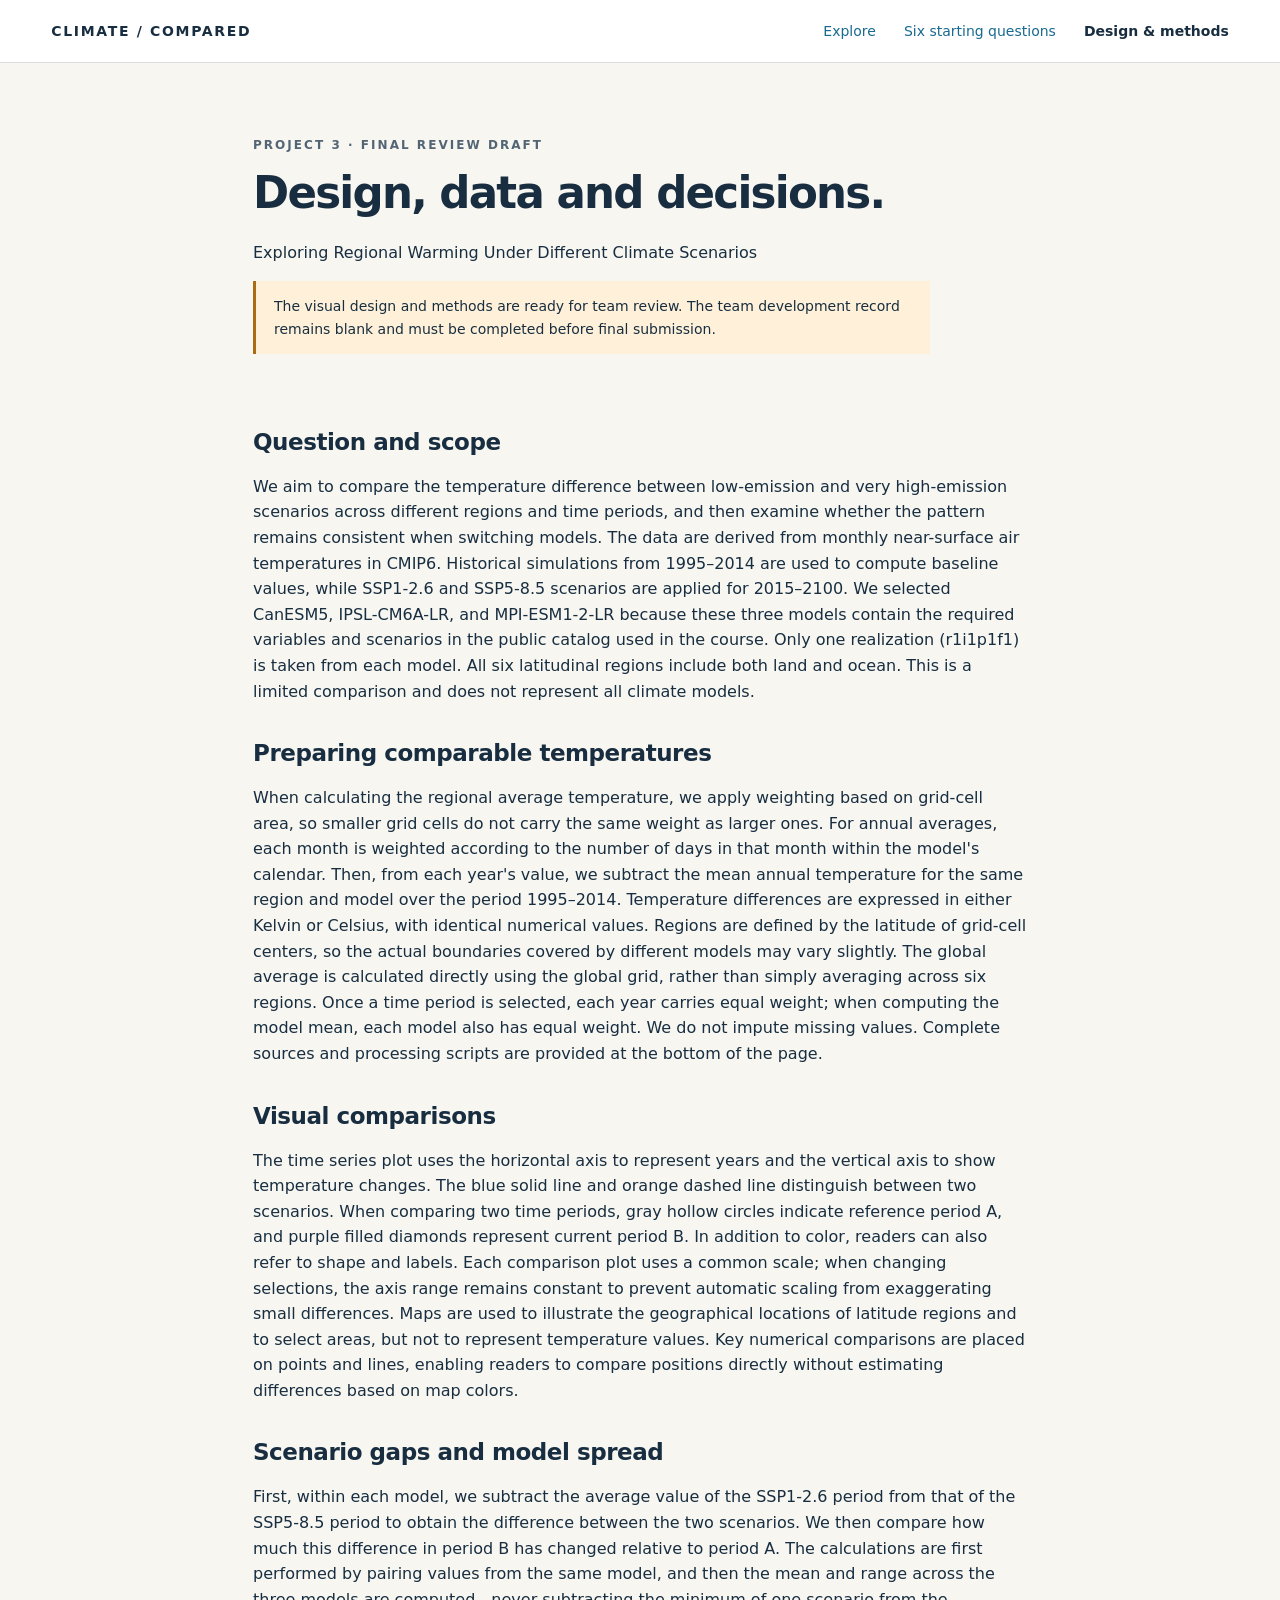
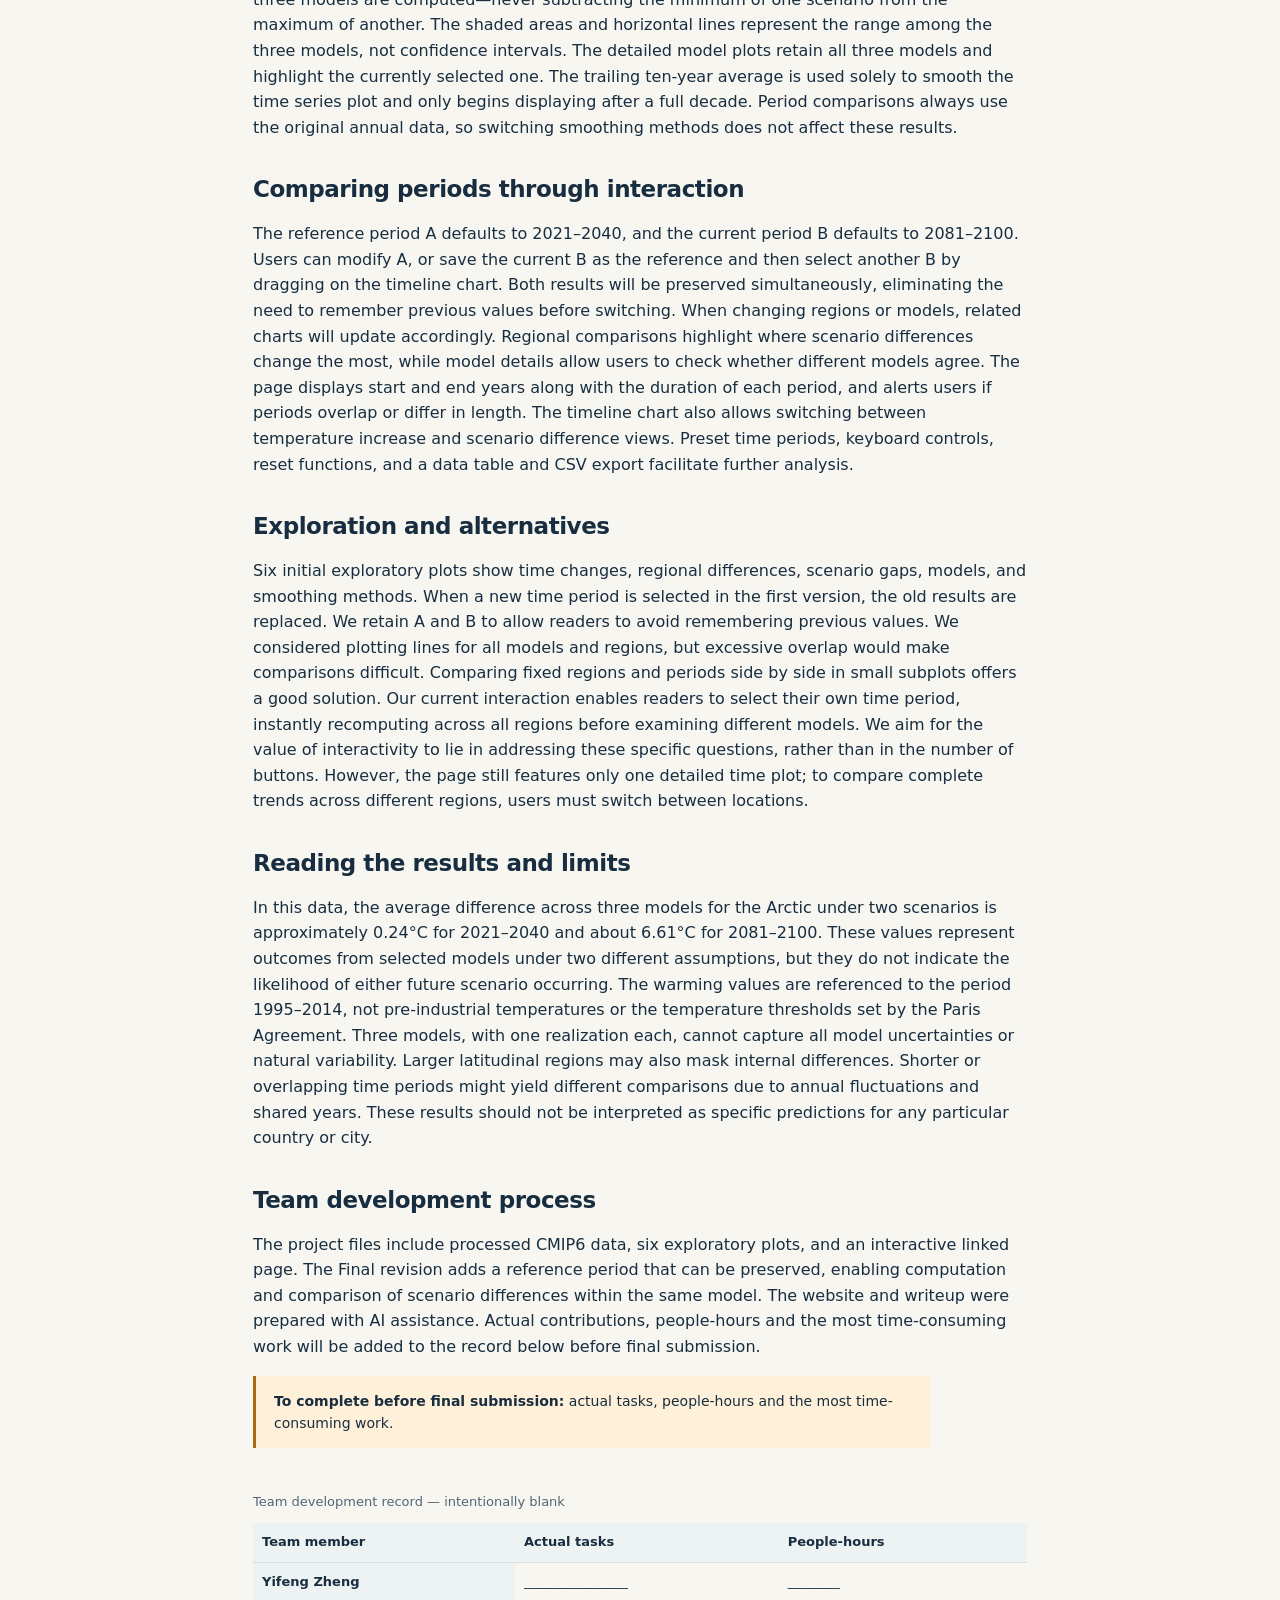
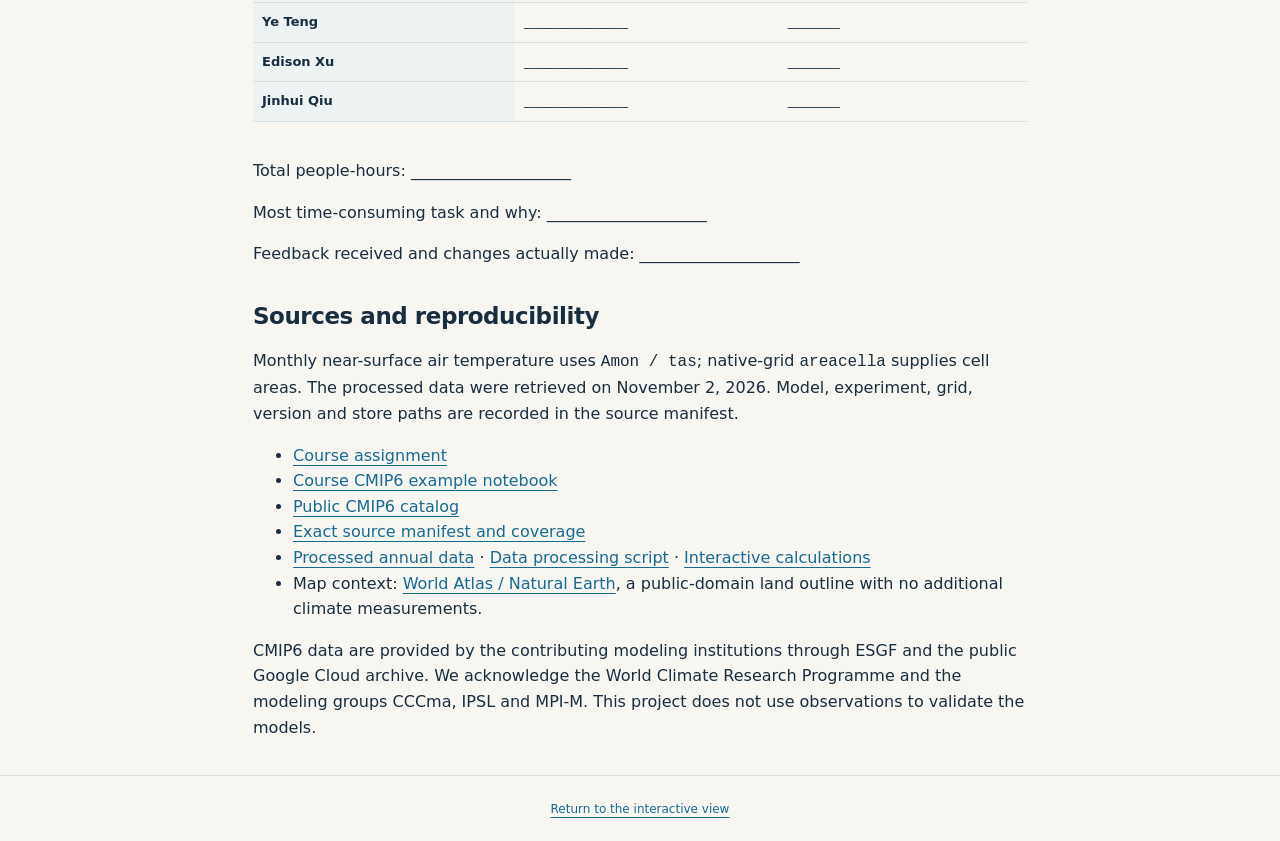
==== writeup.html @ cdc9b3e3 "Publish Project 3 climate exploration and reviewed team writeup" ====
<!doctype html>
<html lang="en">
<head><meta charset="utf-8"><meta name="viewport" content="width=device-width,initial-scale=1"><title>Design and methods · Regional warming</title><link rel="icon" href="favicon.svg" type="image/svg+xml"><link rel="stylesheet" href="style.css"></head>
<body><a class="skip" href="#a1">Skip to writeup</a>
<header class="top"><a class="brand" href="index.html">CLIMATE / COMPARED</a><nav aria-label="Main"><a href="index.html">Explore</a><a href="exploration.html">Six starting questions</a><a aria-current="page" href="writeup.html">Design &amp; methods</a></nav></header>
<main class="writeup"><section class="hero"><p class="eyebrow">PROJECT 3 · FINAL REVIEW DRAFT</p><h1>Design, data and decisions.</h1><p>Exploring Regional Warming Under Different Climate Scenarios</p><p class="draft-note">The visual design and methods are ready for team review. The team development record remains blank and must be completed before final submission.</p></section>
<section id="a1" data-paragraph="A1"><h2>Question and scope</h2><p>We aim to compare the temperature difference between low-emission and very high-emission scenarios across different regions and time periods, and then examine whether the pattern remains consistent when switching models. The data are derived from monthly near-surface air temperatures in CMIP6. Historical simulations from 1995–2014 are used to compute baseline values, while SSP1-2.6 and SSP5-8.5 scenarios are applied for 2015–2100. We selected CanESM5, IPSL-CM6A-LR, and MPI-ESM1-2-LR because these three models contain the required variables and scenarios in the public catalog used in the course. Only one realization (r1i1p1f1) is taken from each model. All six latitudinal regions include both land and ocean. This is a limited comparison and does not represent all climate models.</p>
</section>
<section id="a2" data-paragraph="A2"><h2>Preparing comparable temperatures</h2><p>When calculating the regional average temperature, we apply weighting based on grid-cell area, so smaller grid cells do not carry the same weight as larger ones. For annual averages, each month is weighted according to the number of days in that month within the model&#x27;s calendar. Then, from each year&#x27;s value, we subtract the mean annual temperature for the same region and model over the period 1995–2014. Temperature differences are expressed in either Kelvin or Celsius, with identical numerical values. Regions are defined by the latitude of grid-cell centers, so the actual boundaries covered by different models may vary slightly. The global average is calculated directly using the global grid, rather than simply averaging across six regions. Once a time period is selected, each year carries equal weight; when computing the model mean, each model also has equal weight. We do not impute missing values. Complete sources and processing scripts are provided at the bottom of the page.</p>
</section>
<section id="b1" data-paragraph="B1"><h2>Visual comparisons</h2><p>The time series plot uses the horizontal axis to represent years and the vertical axis to show temperature changes. The blue solid line and orange dashed line distinguish between two scenarios. When comparing two time periods, gray hollow circles indicate reference period A, and purple filled diamonds represent current period B. In addition to color, readers can also refer to shape and labels. Each comparison plot uses a common scale; when changing selections, the axis range remains constant to prevent automatic scaling from exaggerating small differences. Maps are used to illustrate the geographical locations of latitude regions and to select areas, but not to represent temperature values. Key numerical comparisons are placed on points and lines, enabling readers to compare positions directly without estimating differences based on map colors.</p>
</section>
<section id="b2" data-paragraph="B2"><h2>Scenario gaps and model spread</h2><p>First, within each model, we subtract the average value of the SSP1-2.6 period from that of the SSP5-8.5 period to obtain the difference between the two scenarios. We then compare how much this difference in period B has changed relative to period A. The calculations are first performed by pairing values from the same model, and then the mean and range across the three models are computed—never subtracting the minimum of one scenario from the maximum of another. The shaded areas and horizontal lines represent the range among the three models, not confidence intervals. The detailed model plots retain all three models and highlight the currently selected one. The trailing ten-year average is used solely to smooth the time series plot and only begins displaying after a full decade. Period comparisons always use the original annual data, so switching smoothing methods does not affect these results.</p>
</section>
<section id="c1" data-paragraph="C1"><h2>Comparing periods through interaction</h2><p>The reference period A defaults to 2021–2040, and the current period B defaults to 2081–2100. Users can modify A, or save the current B as the reference and then select another B by dragging on the timeline chart. Both results will be preserved simultaneously, eliminating the need to remember previous values before switching. When changing regions or models, related charts will update accordingly. Regional comparisons highlight where scenario differences change the most, while model details allow users to check whether different models agree. The page displays start and end years along with the duration of each period, and alerts users if periods overlap or differ in length. The timeline chart also allows switching between temperature increase and scenario difference views. Preset time periods, keyboard controls, reset functions, and a data table and CSV export facilitate further analysis.</p>
</section>
<section id="c2" data-paragraph="C2"><h2>Exploration and alternatives</h2><p>Six initial exploratory plots show time changes, regional differences, scenario gaps, models, and smoothing methods. When a new time period is selected in the first version, the old results are replaced. We retain A and B to allow readers to avoid remembering previous values. We considered plotting lines for all models and regions, but excessive overlap would make comparisons difficult. Comparing fixed regions and periods side by side in small subplots offers a good solution. Our current interaction enables readers to select their own time period, instantly recomputing across all regions before examining different models. We aim for the value of interactivity to lie in addressing these specific questions, rather than in the number of buttons. However, the page still features only one detailed time plot; to compare complete trends across different regions, users must switch between locations.</p>
</section>
<section id="d1" data-paragraph="D1"><h2>Reading the results and limits</h2><p>In this data, the average difference across three models for the Arctic under two scenarios is approximately 0.24°C for 2021–2040 and about 6.61°C for 2081–2100. These values represent outcomes from selected models under two different assumptions, but they do not indicate the likelihood of either future scenario occurring. The warming values are referenced to the period 1995–2014, not pre-industrial temperatures or the temperature thresholds set by the Paris Agreement. Three models, with one realization each, cannot capture all model uncertainties or natural variability. Larger latitudinal regions may also mask internal differences. Shorter or overlapping time periods might yield different comparisons due to annual fluctuations and shared years. These results should not be interpreted as specific predictions for any particular country or city.</p>
</section>
<section id="d2" data-paragraph="D2"><h2>Team development process</h2><p>The project files include processed CMIP6 data, six exploratory plots, and an interactive linked page. The Final revision adds a reference period that can be preserved, enabling computation and comparison of scenario differences within the same model. The website and writeup were prepared with AI assistance. Actual contributions, people-hours and the most time-consuming work will be added to the record below before final submission.</p>
<p class="draft-note"><strong>To complete before final submission:</strong> actual tasks, people-hours and the most time-consuming work.</p><div style="overflow-x:auto"><table><caption>Team development record — intentionally blank</caption><thead><tr><th scope="col">Team member</th><th scope="col">Actual tasks</th><th scope="col">People-hours</th></tr></thead><tbody>
<tr><th scope="row">Yifeng Zheng</th><td aria-label="Not yet supplied">________________</td><td aria-label="Not yet supplied">________</td></tr>
<tr><th scope="row">Ye Teng</th><td aria-label="Not yet supplied">________________</td><td aria-label="Not yet supplied">________</td></tr>
<tr><th scope="row">Edison Xu</th><td aria-label="Not yet supplied">________________</td><td aria-label="Not yet supplied">________</td></tr>
<tr><th scope="row">Jinhui Qiu</th><td aria-label="Not yet supplied">________________</td><td aria-label="Not yet supplied">________</td></tr>
</tbody></table></div><p>Total people-hours: ____________________</p><p>Most time-consuming task and why: ____________________</p><p>Feedback received and changes actually made: ____________________</p>
</section>
<section id="methods"><h2>Sources and reproducibility</h2><p>Monthly near-surface air temperature uses <code>Amon / tas</code>; native-grid <code>areacella</code> supplies cell areas. The processed data were retrieved on November 2, 2026. Model, experiment, grid, version and store paths are recorded in the source manifest.</p>
<ul><li><a href="https://dsc106.com/projects/project3/">Course assignment</a></li><li><a href="https://github.com/dsc-courses/dsc106-2025-fa/blob/main/lectures/climate-lecture/CMIP%20basic_search_and_load-colab.ipynb">Course CMIP6 example notebook</a></li><li><a href="https://storage.googleapis.com/cmip6/cmip6-zarr-consolidated-stores.csv">Public CMIP6 catalog</a></li><li><a href="data/provenance.json">Exact source manifest and coverage</a></li><li><a href="data/climate.csv" download>Processed annual data</a> · <a href="scripts/build_data.py">Data processing script</a> · <a href="climate-core.js">Interactive calculations</a></li><li>Map context: <a href="https://github.com/topojson/world-atlas">World Atlas / Natural Earth</a>, a public-domain land outline with no additional climate measurements.</li></ul>
<p>CMIP6 data are provided by the contributing modeling institutions through ESGF and the public Google Cloud archive. We acknowledge the World Climate Research Programme and the modeling groups CCCma, IPSL and MPI-M. This project does not use observations to validate the models.</p></section>
</main><footer><a href="index.html">Return to the interactive view</a></footer></body></html>
---- style.css ----
:root{--ink:#182e40;--muted:#536575;--blue:#186a90;--orange:#b74720;--paper:#f7f6f1;--line:#d9dfdf;--white:#fff;--wash:#edf2f3}*{box-sizing:border-box}body{margin:0;color:var(--ink);background:var(--paper);font:16px/1.6 system-ui,-apple-system,"Segoe UI",sans-serif}a{color:var(--blue);text-underline-offset:4px}button,select,input{font:inherit}button,select{color:var(--ink);background:white;border:1px solid #8c9ba3;border-radius:5px;padding:8px 12px}button{cursor:pointer}button:hover{background:#e7eff2}button:focus-visible,a:focus-visible,select:focus-visible,input:focus-visible,svg [tabindex]:focus{outline:3px solid #126b96;outline-offset:4px}button.active{background:var(--ink);color:white}.top{display:flex;justify-content:space-between;align-items:center;padding:20px 4vw;border-bottom:1px solid var(--line);gap:20px;background:#fff}.brand{font-weight:800;letter-spacing:.12em;font-size:14px;color:var(--ink);text-decoration:none}nav{display:flex;gap:28px;font-size:14px}nav a{text-decoration:none}nav [aria-current]{font-weight:750;color:var(--ink)}main{max-width:1320px;margin:auto;padding:0 38px}.hero{padding:52px 0 35px;max-width:1060px}.eyebrow{font-size:12px;font-weight:800;letter-spacing:.17em;color:var(--muted);margin:0 0 12px}h1{font-size:clamp(30px,3.4vw,48px);line-height:1.15;letter-spacing:-.04em;margin:12px 0 22px;font-weight:740}h2{font-size:23px;line-height:1.3;letter-spacing:-.02em;margin:0}h3{font-size:18px;margin:0 0 8px}.intro{font-size:20px;line-height:1.5;max-width:880px}.scope,.small{font-size:13px;color:var(--muted)}.section-head,.chart-heading{display:flex;align-items:center;justify-content:space-between;gap:16px}.section-head{border-top:2px solid var(--ink);padding:24px 0 16px}.controls{display:grid;grid-template-columns:1fr 1.2fr 1fr;gap:20px;padding:15px 20px;background:var(--wash)}label{font-size:13px;font-weight:650}select{width:100%;display:block;margin-top:6px;font-size:15px}.legend{display:flex;flex-wrap:wrap;gap:10px 25px;padding:19px 0;font-size:13px}.low{color:var(--blue);font-weight:750}.high{color:var(--orange);font-weight:750}.workspace{display:grid;grid-template-columns:300px 1fr;gap:28px;background:white;border:1px solid var(--line);padding:24px}.workspace aside{padding-right:22px;border-right:1px solid var(--line)}svg{display:block;width:100%;height:auto;overflow:visible}svg text{font-family:inherit;font-size:13px;fill:var(--muted)}svg .axis-title{font-size:12px;fill:var(--ink)}.grid .domain{display:none}.grid line{stroke:#e3e8e9}.domain{stroke:#b5c0c4}.tick line{stroke:#cad3d6}.chart-heading span,.chart-heading>p{font-size:13px;color:var(--muted)}.chart-heading{align-items:flex-start}.try{border-top:1px solid var(--line);margin-top:20px;padding-top:20px;font-size:14px}.try p{margin:8px 0 12px}.try button{font-size:13px}#region-facts{font-size:14px;border-top:1px solid var(--line);padding-top:12px}.period-head{display:flex;justify-content:space-between;align-items:center;gap:12px;margin-top:16px}.presets{display:flex;gap:5px;flex-wrap:wrap}.presets button{font-size:11px;padding:5px 8px}.sliders{display:grid;grid-template-columns:1fr 1fr;gap:24px;margin:14px 0}.sliders input{display:block;width:100%;accent-color:var(--ink)}output{float:right}.summary{display:grid;grid-template-columns:1fr 1fr 1fr;border-top:1px solid var(--line);padding-top:18px;gap:12px}.metric strong{display:block;font-size:29px;line-height:1.2;font-weight:700}.metric span{font-size:12px;color:var(--muted)}.metric em{font-size:12px;display:block;font-style:normal}.comparison{padding:38px 0 16px}.row-hit{cursor:pointer}.data-details{border-block:1px solid var(--line);padding:18px 0}summary{cursor:pointer;font-weight:650}table{width:100%;border-collapse:collapse;font-size:13px;margin:20px 0}th,td{text-align:left;padding:9px;border-bottom:1px solid var(--line)}th{background:var(--wash)}#table-wrap{overflow:auto}table caption{text-align:left;color:var(--muted);padding:10px 0}.method-strip{padding:34px 0 50px}.method-strip>div{display:grid;grid-template-columns:repeat(3,1fr);gap:30px;font-size:14px}.method-strip>a{font-size:14px}footer{border-top:1px solid var(--line);padding:24px;text-align:center;font-size:12px;color:var(--muted)}.tooltip{position:fixed;z-index:30;max-width:330px;pointer-events:none;background:#172e40;color:white;border-radius:6px;padding:12px 16px;font-size:13px;box-shadow:0 4px 16px #0003;white-space:pre-line}.skip{position:absolute;left:-1000px}.skip:focus{left:16px;top:8px;z-index:99;background:white;padding:10px}.exploration-grid{display:grid;grid-template-columns:1fr 1fr;gap:24px;margin:24px 0 50px}.explore-card{background:white;border:1px solid var(--line);padding:24px}.explore-card h2{font-size:20px}.explore-card p{font-size:14px}.explore-card .takeaway{border-top:1px solid var(--line);padding-top:14px}.writeup{max-width:850px}.writeup section{margin:35px 0}.writeup p{max-width:76ch}.draft-note{padding:14px 18px;background:#fff1d9;border-left:3px solid #a96b13;font-size:14px}.error{color:#982a10;background:#fff0e7;padding:14px}.scene path,.scene line{vector-effect:non-scaling-stroke}@media(max-width:900px){main{padding:0 20px}.workspace{grid-template-columns:1fr;padding:18px}.workspace aside{display:grid;grid-template-columns:1fr 1fr;gap:10px 20px;border:0;padding:0}.workspace aside h3{grid-column:1/-1}#map{grid-row:2/5}.try{grid-column:1/-1}.controls{grid-template-columns:1fr}.exploration-grid{grid-template-columns:1fr}.method-strip>div{grid-template-columns:1fr;gap:0}.top{align-items:flex-start;flex-direction:column;gap:10px}nav{gap:16px;flex-wrap:wrap}.hero{padding-top:30px}.period-head{flex-wrap:wrap}svg text{font-size:14px}}@media(max-width:520px){.workspace aside{display:block}.summary{gap:7px}.metric strong{font-size:24px}.section-head h2{font-size:19px}.chart-heading{flex-direction:column;gap:0}.explore-card{padding:15px}.comparison{overflow:hidden}#comparison{min-width:620px}.comparison{overflow-x:auto}.chart-panel{min-width:0}.workspace{padding:12px}.presets button{font-size:12px}nav{font-size:13px}.scope{line-height:1.8}.sliders{gap:15px}}
/* Final comparison workspace: A and B stay visible together. */
:root{--period-a:#5c6a75;--period-b:#7046a0}.hero{padding-top:38px;padding-bottom:25px}.explore-steps{display:grid;grid-template-columns:repeat(3,1fr);gap:22px;margin:0 0 20px;padding:0;list-style:none;font-size:14px;counter-reset:steps}.explore-steps li{counter-increment:steps}.explore-steps li::before{content:counter(steps);display:inline-grid;place-content:center;background:var(--ink);color:white;width:22px;height:22px;border-radius:50%;font-size:12px;margin-right:8px}.final-controls{margin-bottom:22px;grid-template-columns:1fr 1.12fr 1.2fr;align-items:center}.baseline-note{font-size:13px;line-height:1.45}.baseline-note span{display:block;margin-top:5px;color:var(--muted)}.workspace{grid-template-columns:245px minmax(0,1fr);gap:22px;padding:22px}.chart-panel{min-width:0}.timeline-controls{display:flex;align-items:end;justify-content:space-between;gap:14px;margin:14px 0 5px}.segmented{display:flex;align-items:center;gap:0}.segmented button{font-size:13px;border-radius:0;white-space:nowrap;padding:7px 10px}.segmented button:first-child{border-radius:5px 0 0 5px}.segmented button:last-child{border-radius:0 5px 5px 0;border-left:0}.segmented button[aria-pressed="true"]{background:var(--ink);color:white}.detail-label{font-size:11px}.detail-label select{font-size:12px;padding:6px 9px}.legend{padding:12px 0;gap:5px 18px;font-size:12px}.gap-ink{color:#4c345f;font-weight:750}.period-cards{display:grid;grid-template-columns:1fr 1fr;gap:12px;margin-top:18px}.period-card{padding:13px 14px;border:1px solid var(--line);border-top:3px solid var(--period-a);background:#fafbfbee}.current-card{border-top-color:var(--period-b);background:#fbf9fd}.period-card h4{font-size:14px;font-weight:650;margin:0 0 8px}.period-token{display:inline-grid;place-content:center;width:22px;height:22px;font-size:12px;border-radius:3px;color:white;margin-right:5px}.reference-token{background:var(--period-a)}.current-token{background:var(--period-b)}.reference-ink{color:var(--period-a)}.current-ink{color:var(--period-b)}.period-label{font-size:14px;font-weight:650;margin:6px 0 10px;font-variant-numeric:tabular-nums}.reference-form{display:grid;grid-template-columns:minmax(65px,1fr) minmax(65px,1fr) auto;gap:7px;align-items:end}.reference-form label{font-size:11px}.reference-form input{width:100%;min-width:0;display:block;margin-top:3px;padding:6px 4px;border:1px solid #8c9ba3;border-radius:4px;font-size:13px;color:var(--ink);background:white}.reference-form button{font-size:12px;padding:6px 8px;white-space:nowrap}.text-button{border:0;background:none;padding:6px 0 0;margin-top:8px;text-decoration:underline;text-underline-offset:3px;color:var(--blue);font-size:12px;text-align:left}.form-error{color:#922e19}.period-card .sliders{gap:12px;margin:12px 0 0}.period-card .sliders label{font-size:11px}.period-card .presets{gap:4px}.period-card .presets button{padding:5px 6px;font-size:10px}.period-notice{margin:12px 0}.notice-active{padding:7px 10px;background:#f4efdf;border-left:3px solid #987426}.summary .metric strong{font-size:27px;font-variant-numeric:tabular-nums}.summary .metric em{font-size:11px;color:var(--muted)}.calculation-note{border-top:1px solid var(--line);padding-top:8px;margin-bottom:0}.sort-label{min-width:200px;font-size:12px}.sort-label select{font-size:13px}.period-legend b{font-size:17px;padding-right:4px}.comparison{padding-bottom:26px;overflow:visible}.chart-scroll{overflow-x:auto;overflow-y:hidden;padding:4px 1px}.chart-scroll svg{min-width:780px}.chart-scroll:focus-visible{outline:2px solid var(--blue);outline-offset:2px}.comparison-insight{margin:8px 0 0;padding:12px 16px;background:var(--wash);border-left:3px solid #8097a4;font-size:14px}.model-section{padding:25px 0 35px;border-top:1px solid var(--line)}.data-details>button{font-size:13px}.data-details>a{font-size:13px;margin-left:12px}.data-details table{white-space:nowrap;font-variant-numeric:tabular-nums}.compare-row text{font-size:13px}.compare-row .name{font-size:13px}.row-hit:focus .hit{stroke:var(--blue);stroke-width:2}.writeup .team-table td{min-width:100px}.writeup .paragraph-id{font-size:12px;letter-spacing:.1em;color:var(--muted)}
@media(max-width:1100px) and (min-width:901px){.workspace{grid-template-columns:210px minmax(0,1fr);gap:16px;padding:16px}.period-cards{grid-template-columns:1fr}.timeline-controls{flex-wrap:wrap}.reference-form{max-width:350px}.period-card .presets button{font-size:12px}}
@media(max-width:900px){.workspace{grid-template-columns:1fr}.workspace aside{display:grid;grid-template-columns:220px minmax(0,1fr);gap:6px 18px}.workspace aside h3{grid-column:1/-1}#map{grid-row:2/5}.workspace aside .try{grid-column:2;margin-top:5px;padding-top:8px}.final-controls{grid-template-columns:1fr 1fr}.baseline-note{grid-column:1/-1}.explore-steps{gap:12px;font-size:13px}.period-card .presets button{font-size:11px}}
@media(max-width:600px){.explore-steps{grid-template-columns:1fr;gap:8px}.final-controls{grid-template-columns:1fr;padding:15px}.baseline-note{grid-column:auto}.period-cards{grid-template-columns:1fr}.workspace{padding:13px}.workspace aside{display:block}#map{max-width:320px;margin:auto}.workspace aside .try{display:none}.timeline-controls{flex-wrap:wrap}.detail-label{flex:1;min-width:150px}.detail-label select{width:100%}.period-card .presets button{font-size:12px}.reference-form{grid-template-columns:1fr 1fr auto}.chart-heading{flex-direction:column;gap:10px}.sort-label{width:100%}.summary .metric strong{font-size:23px}.summary .metric em{font-size:10px}.summary .metric span{font-size:11px}.data-details>a{display:block;margin:10px 0}.hero h1{font-size:32px}.intro{font-size:18px}.section-head{align-items:flex-start}.section-head button{font-size:12px;white-space:nowrap;padding:8px}.compare-row text{font-size:13px}.method-strip{padding-bottom:30px}}
#comparison,#model-comparison{min-width:1120px}
@media(prefers-reduced-motion:reduce){*{scroll-behavior:auto!important}}
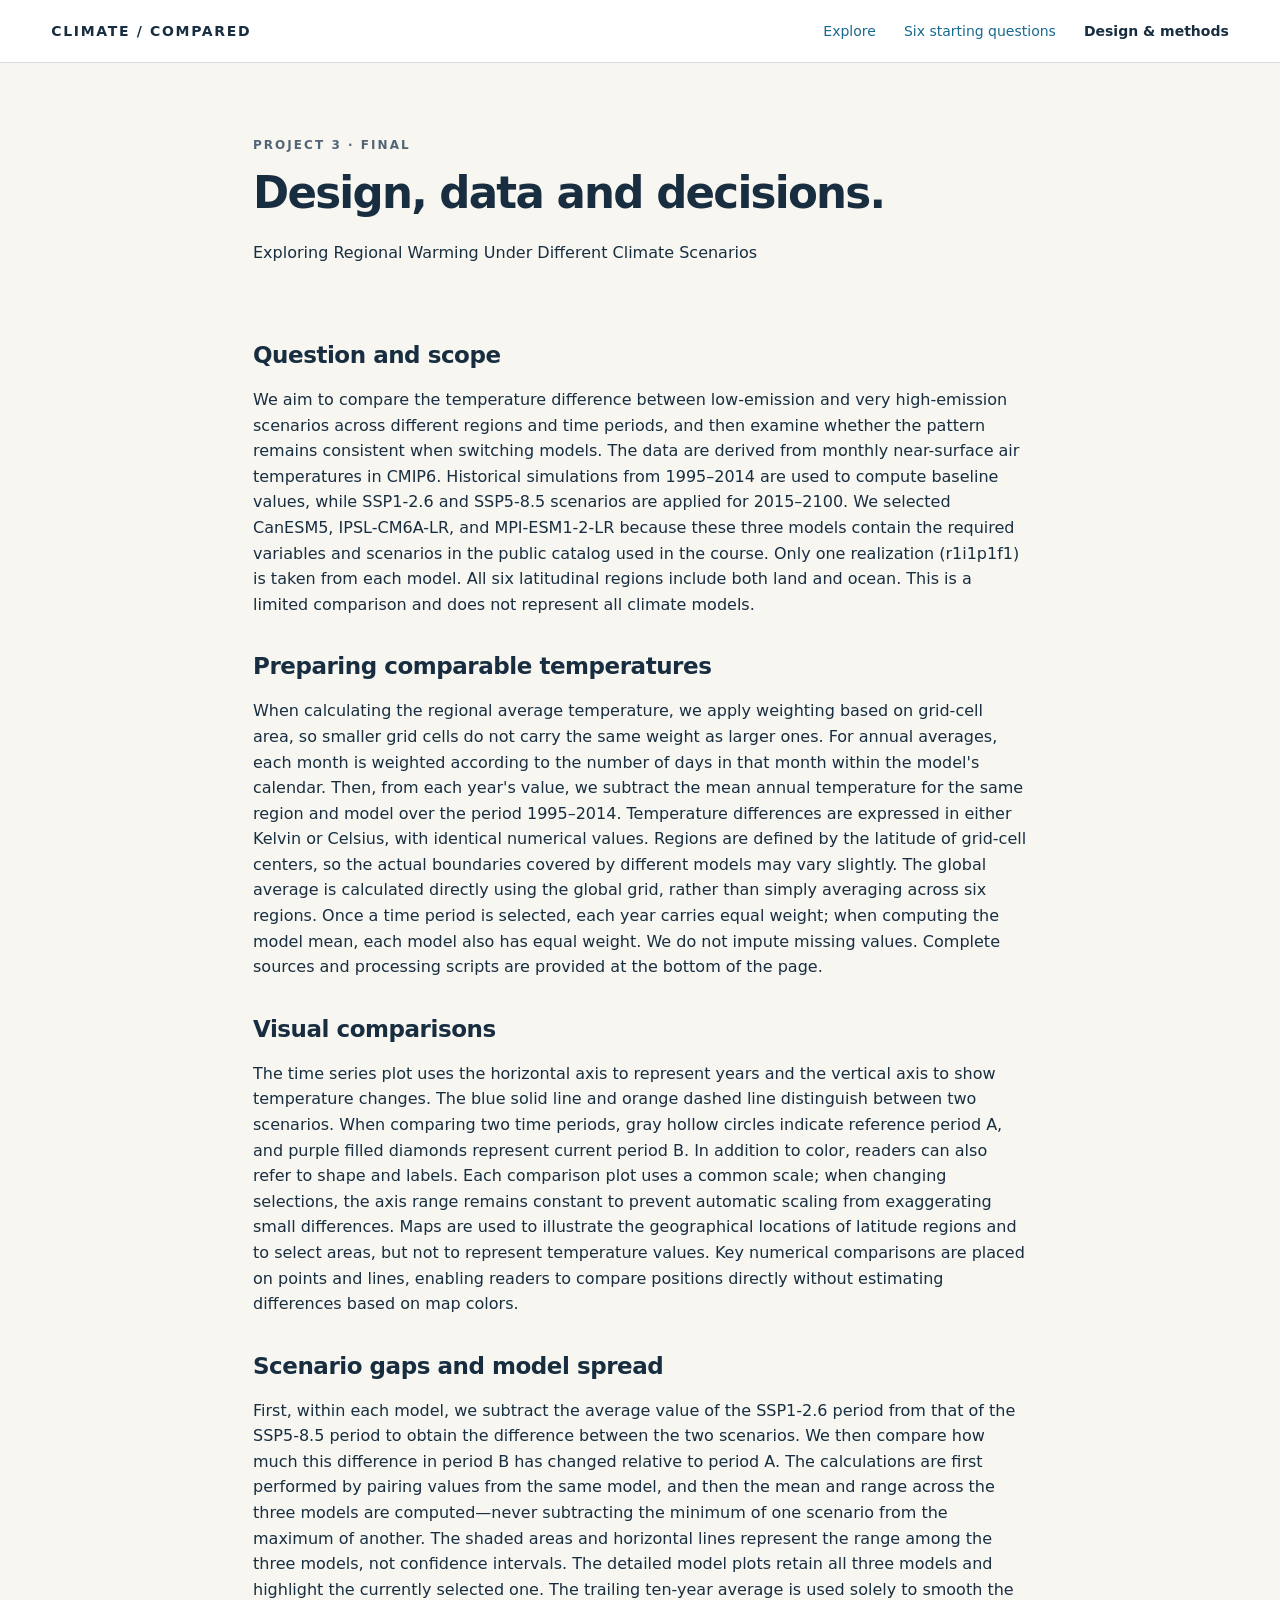
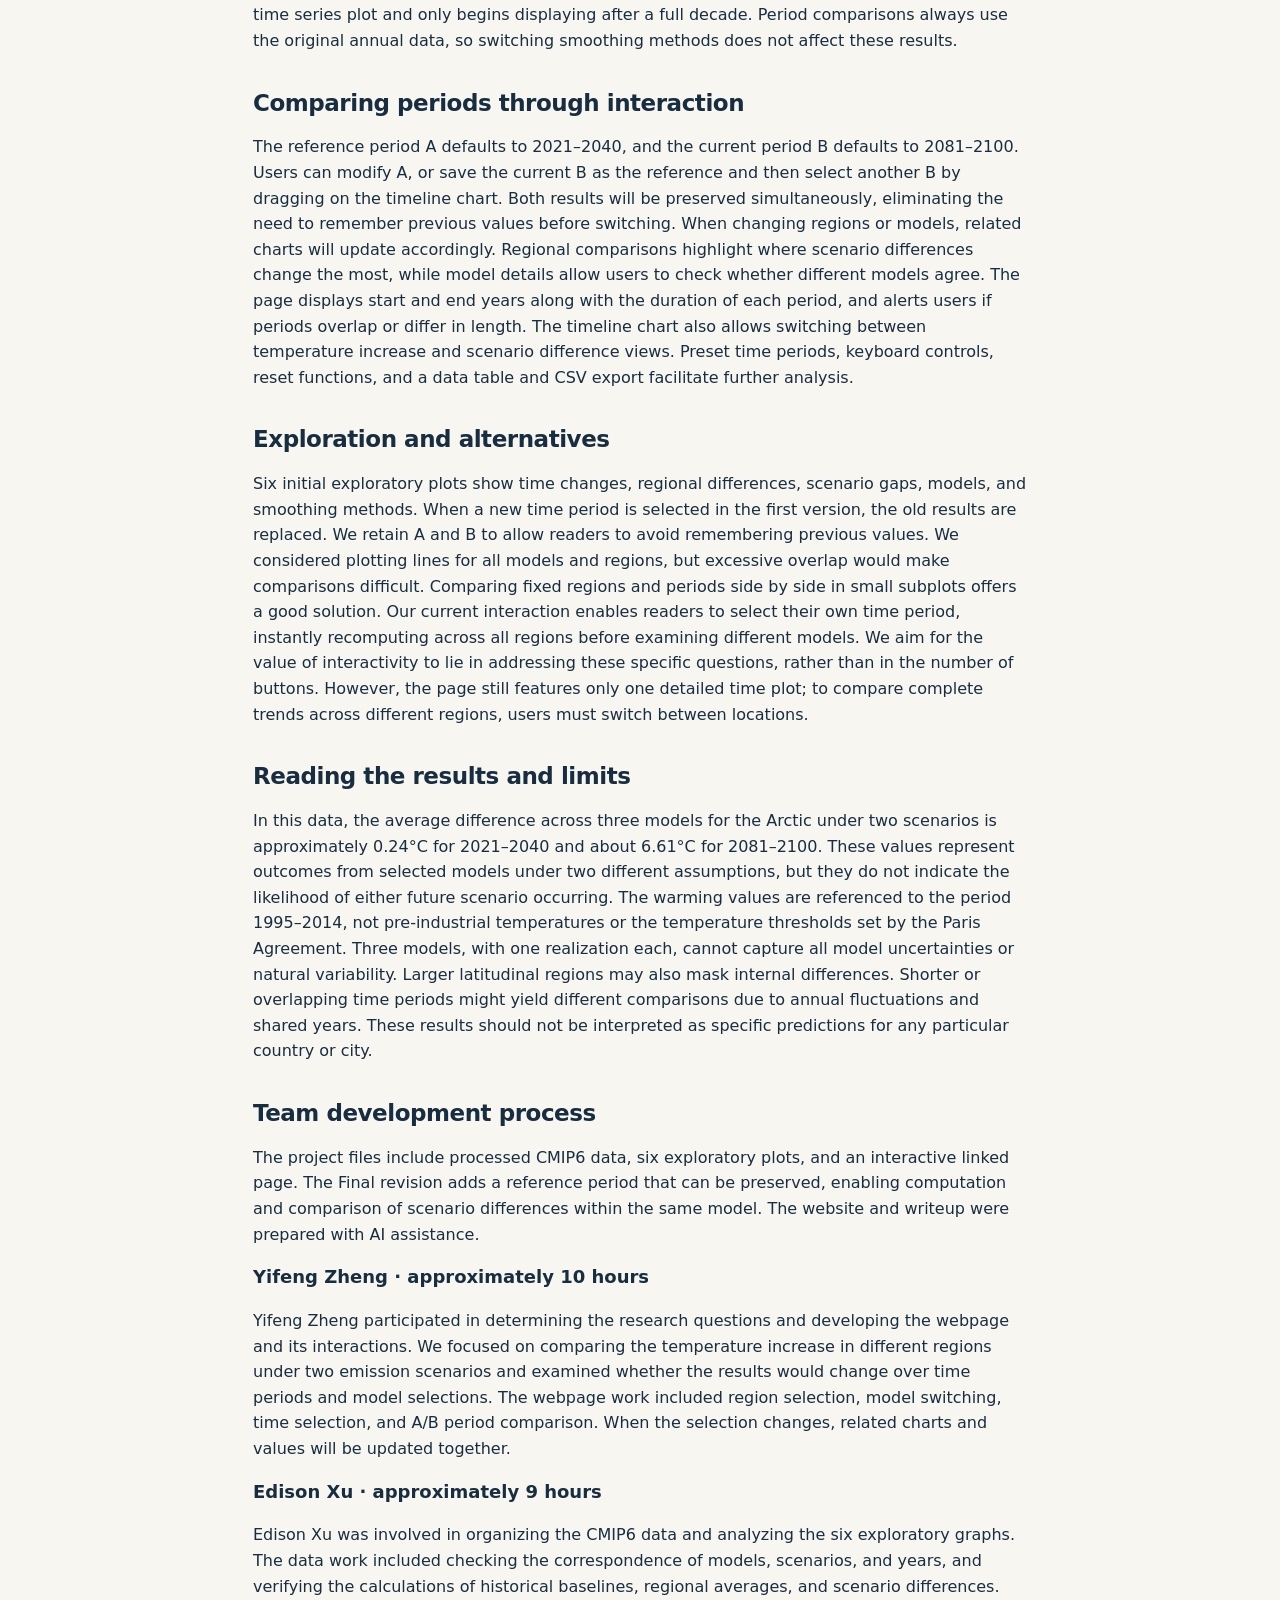
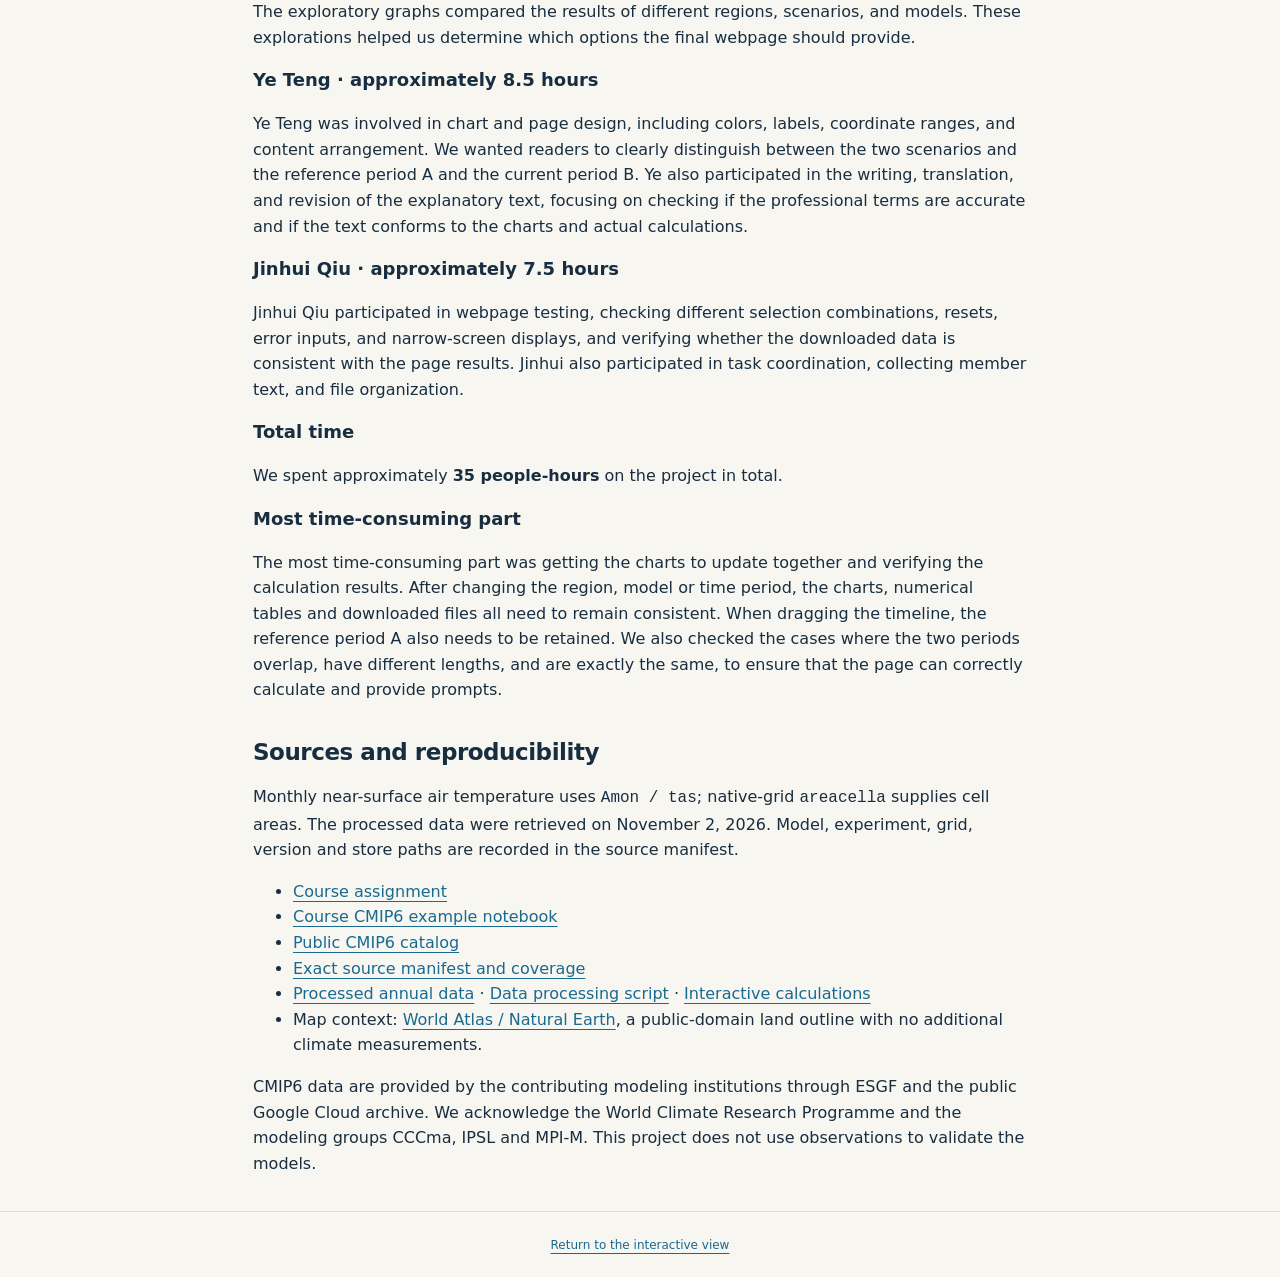
==== commit 6e59f282: "Finalize team contributions and 35-hour development record" ====
--- a/writeup.html
+++ b/writeup.html
@@ -3,7 +3,7 @@
 <head><meta charset="utf-8"><meta name="viewport" content="width=device-width,initial-scale=1"><title>Design and methods · Regional warming</title><link rel="icon" href="favicon.svg" type="image/svg+xml"><link rel="stylesheet" href="style.css"></head>
 <body><a class="skip" href="#a1">Skip to writeup</a>
 <header class="top"><a class="brand" href="index.html">CLIMATE / COMPARED</a><nav aria-label="Main"><a href="index.html">Explore</a><a href="exploration.html">Six starting questions</a><a aria-current="page" href="writeup.html">Design &amp; methods</a></nav></header>
-<main class="writeup"><section class="hero"><p class="eyebrow">PROJECT 3 · FINAL REVIEW DRAFT</p><h1>Design, data and decisions.</h1><p>Exploring Regional Warming Under Different Climate Scenarios</p><p class="draft-note">The visual design and methods are ready for team review. The team development record remains blank and must be completed before final submission.</p></section>
+<main class="writeup"><section class="hero"><p class="eyebrow">PROJECT 3 · FINAL</p><h1>Design, data and decisions.</h1><p>Exploring Regional Warming Under Different Climate Scenarios</p></section>
 <section id="a1" data-paragraph="A1"><h2>Question and scope</h2><p>We aim to compare the temperature difference between low-emission and very high-emission scenarios across different regions and time periods, and then examine whether the pattern remains consistent when switching models. The data are derived from monthly near-surface air temperatures in CMIP6. Historical simulations from 1995–2014 are used to compute baseline values, while SSP1-2.6 and SSP5-8.5 scenarios are applied for 2015–2100. We selected CanESM5, IPSL-CM6A-LR, and MPI-ESM1-2-LR because these three models contain the required variables and scenarios in the public catalog used in the course. Only one realization (r1i1p1f1) is taken from each model. All six latitudinal regions include both land and ocean. This is a limited comparison and does not represent all climate models.</p>
 </section>
 <section id="a2" data-paragraph="A2"><h2>Preparing comparable temperatures</h2><p>When calculating the regional average temperature, we apply weighting based on grid-cell area, so smaller grid cells do not carry the same weight as larger ones. For annual averages, each month is weighted according to the number of days in that month within the model&#x27;s calendar. Then, from each year&#x27;s value, we subtract the mean annual temperature for the same region and model over the period 1995–2014. Temperature differences are expressed in either Kelvin or Celsius, with identical numerical values. Regions are defined by the latitude of grid-cell centers, so the actual boundaries covered by different models may vary slightly. The global average is calculated directly using the global grid, rather than simply averaging across six regions. Once a time period is selected, each year carries equal weight; when computing the model mean, each model also has equal weight. We do not impute missing values. Complete sources and processing scripts are provided at the bottom of the page.</p>
@@ -18,13 +18,20 @@
 </section>
 <section id="d1" data-paragraph="D1"><h2>Reading the results and limits</h2><p>In this data, the average difference across three models for the Arctic under two scenarios is approximately 0.24°C for 2021–2040 and about 6.61°C for 2081–2100. These values represent outcomes from selected models under two different assumptions, but they do not indicate the likelihood of either future scenario occurring. The warming values are referenced to the period 1995–2014, not pre-industrial temperatures or the temperature thresholds set by the Paris Agreement. Three models, with one realization each, cannot capture all model uncertainties or natural variability. Larger latitudinal regions may also mask internal differences. Shorter or overlapping time periods might yield different comparisons due to annual fluctuations and shared years. These results should not be interpreted as specific predictions for any particular country or city.</p>
 </section>
-<section id="d2" data-paragraph="D2"><h2>Team development process</h2><p>The project files include processed CMIP6 data, six exploratory plots, and an interactive linked page. The Final revision adds a reference period that can be preserved, enabling computation and comparison of scenario differences within the same model. The website and writeup were prepared with AI assistance. Actual contributions, people-hours and the most time-consuming work will be added to the record below before final submission.</p>
-<p class="draft-note"><strong>To complete before final submission:</strong> actual tasks, people-hours and the most time-consuming work.</p><div style="overflow-x:auto"><table><caption>Team development record — intentionally blank</caption><thead><tr><th scope="col">Team member</th><th scope="col">Actual tasks</th><th scope="col">People-hours</th></tr></thead><tbody>
-<tr><th scope="row">Yifeng Zheng</th><td aria-label="Not yet supplied">________________</td><td aria-label="Not yet supplied">________</td></tr>
-<tr><th scope="row">Ye Teng</th><td aria-label="Not yet supplied">________________</td><td aria-label="Not yet supplied">________</td></tr>
-<tr><th scope="row">Edison Xu</th><td aria-label="Not yet supplied">________________</td><td aria-label="Not yet supplied">________</td></tr>
-<tr><th scope="row">Jinhui Qiu</th><td aria-label="Not yet supplied">________________</td><td aria-label="Not yet supplied">________</td></tr>
-</tbody></table></div><p>Total people-hours: ____________________</p><p>Most time-consuming task and why: ____________________</p><p>Feedback received and changes actually made: ____________________</p>
+<section id="d2" data-paragraph="D2"><h2>Team development process</h2>
+<p>The project files include processed CMIP6 data, six exploratory plots, and an interactive linked page. The Final revision adds a reference period that can be preserved, enabling computation and comparison of scenario differences within the same model. The website and writeup were prepared with AI assistance.</p>
+<h3>Yifeng Zheng · approximately 10 hours</h3>
+<p>Yifeng Zheng participated in determining the research questions and developing the webpage and its interactions. We focused on comparing the temperature increase in different regions under two emission scenarios and examined whether the results would change over time periods and model selections. The webpage work included region selection, model switching, time selection, and A/B period comparison. When the selection changes, related charts and values will be updated together.</p>
+<h3>Edison Xu · approximately 9 hours</h3>
+<p>Edison Xu was involved in organizing the CMIP6 data and analyzing the six exploratory graphs. The data work included checking the correspondence of models, scenarios, and years, and verifying the calculations of historical baselines, regional averages, and scenario differences. The exploratory graphs compared the results of different regions, scenarios, and models. These explorations helped us determine which options the final webpage should provide.</p>
+<h3>Ye Teng · approximately 8.5 hours</h3>
+<p>Ye Teng was involved in chart and page design, including colors, labels, coordinate ranges, and content arrangement. We wanted readers to clearly distinguish between the two scenarios and the reference period A and the current period B. Ye also participated in the writing, translation, and revision of the explanatory text, focusing on checking if the professional terms are accurate and if the text conforms to the charts and actual calculations.</p>
+<h3>Jinhui Qiu · approximately 7.5 hours</h3>
+<p>Jinhui Qiu participated in webpage testing, checking different selection combinations, resets, error inputs, and narrow-screen displays, and verifying whether the downloaded data is consistent with the page results. Jinhui also participated in task coordination, collecting member text, and file organization.</p>
+<h3>Total time</h3>
+<p>We spent approximately <strong>35 people-hours</strong> on the project in total.</p>
+<h3>Most time-consuming part</h3>
+<p>The most time-consuming part was getting the charts to update together and verifying the calculation results. After changing the region, model or time period, the charts, numerical tables and downloaded files all need to remain consistent. When dragging the timeline, the reference period A also needs to be retained. We also checked the cases where the two periods overlap, have different lengths, and are exactly the same, to ensure that the page can correctly calculate and provide prompts.</p>
 </section>
 <section id="methods"><h2>Sources and reproducibility</h2><p>Monthly near-surface air temperature uses <code>Amon / tas</code>; native-grid <code>areacella</code> supplies cell areas. The processed data were retrieved on November 2, 2026. Model, experiment, grid, version and store paths are recorded in the source manifest.</p>
 <ul><li><a href="https://dsc106.com/projects/project3/">Course assignment</a></li><li><a href="https://github.com/dsc-courses/dsc106-2025-fa/blob/main/lectures/climate-lecture/CMIP%20basic_search_and_load-colab.ipynb">Course CMIP6 example notebook</a></li><li><a href="https://storage.googleapis.com/cmip6/cmip6-zarr-consolidated-stores.csv">Public CMIP6 catalog</a></li><li><a href="data/provenance.json">Exact source manifest and coverage</a></li><li><a href="data/climate.csv" download>Processed annual data</a> · <a href="scripts/build_data.py">Data processing script</a> · <a href="climate-core.js">Interactive calculations</a></li><li>Map context: <a href="https://github.com/topojson/world-atlas">World Atlas / Natural Earth</a>, a public-domain land outline with no additional climate measurements.</li></ul>
